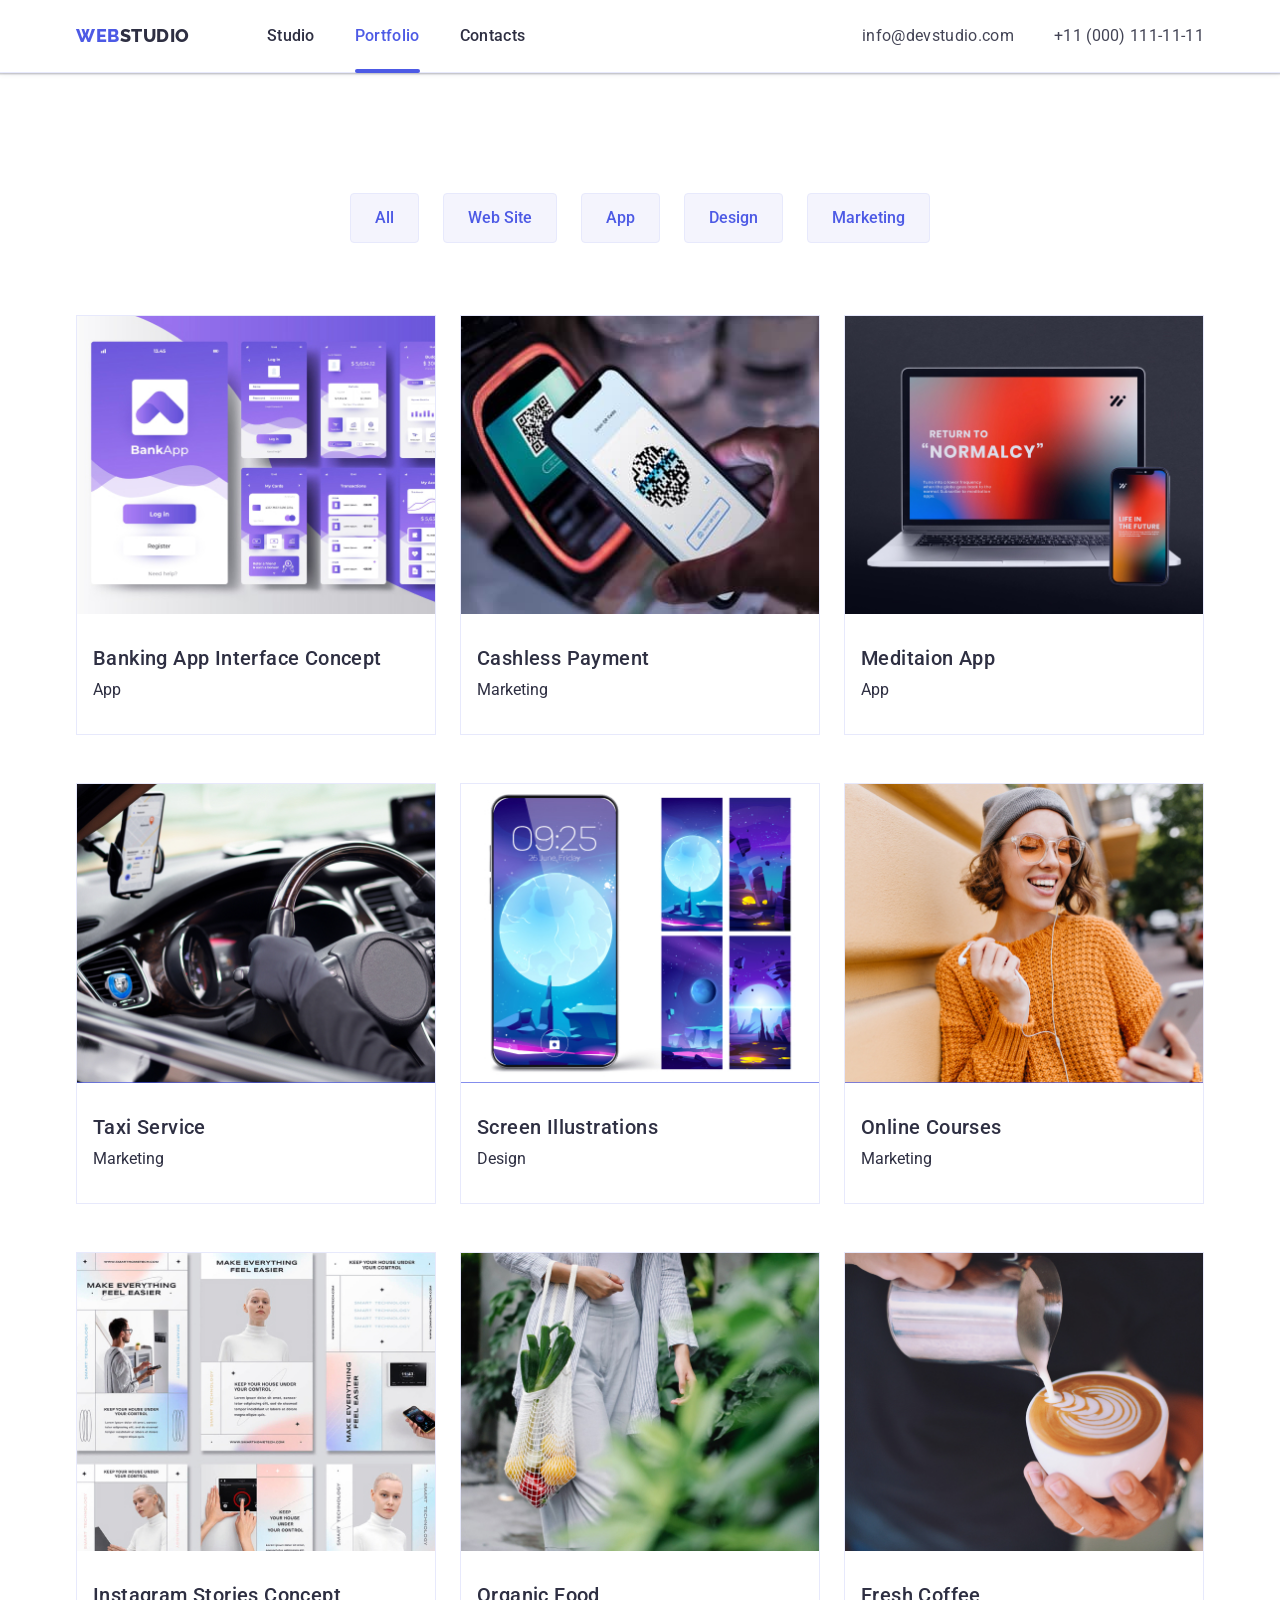
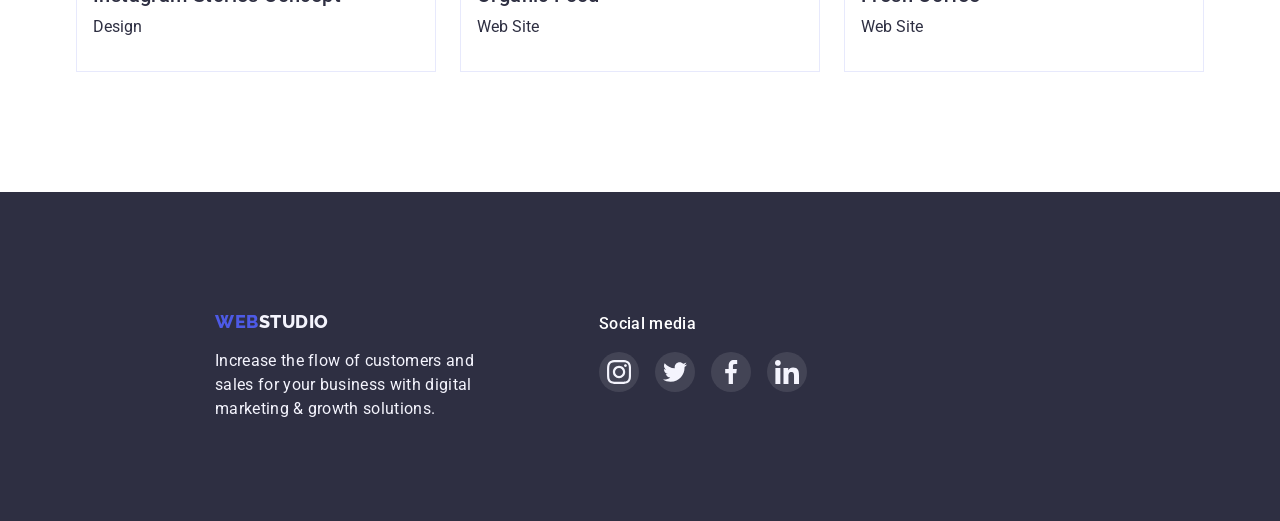
==== portfolio.html @ 6840f366 "start" ====
<!DOCTYPE html>
<html lang="en">
<head>
    <meta charset="UTF-8">
    <meta http-equiv="X-UA-Compatible" content="IE=edge">
    <meta name="viewport" content="width=device-width, initial-scale=1.0">
    <title>Portfolio</title>
    <link href="https://fonts.googleapis.com/css2?family=Roboto:wght@400;500;700;900&display=swap" rel="stylesheet">
    <link href="https://fonts.googleapis.com/css2?family=Raleway:wght@800&display=swap" rel="stylesheet">
    <link rel="stylesheet" href="https://cdnjs.cloudflare.com/ajax/libs/modern-normalize/1.1.0/modern-normalize.min.css"
        integrity="sha512-wpPYUAdjBVSE4KJnH1VR1HeZfpl1ub8YT/NKx4PuQ5NmX2tKuGu6U/JRp5y+Y8XG2tV+wKQpNHVUX03MfMFn9Q=="
        crossorigin="anonymous" referrerpolicy="no-referrer" />
    <link rel="stylesheet" href="./css/styles.css">
</head>
<body>
    <header class="page-heder">  
        <div class="container heder-nav">      
            <nav class="main-nav">
                <a href="./index.html" class="logo">
                    <span>Web</span>Studio
                </a>
                    <ul class="site-nav">
                        <li class="navigation navigation-li">
                            <a href="index.html" class="link">Studio</a>
                        </li>
                        <li class="navigation navigation-li current">
                            <a href="./portfolio.html" class="link current">Portfolio</a>
                        </li>
                        <li class="navigation navigation-li">
                            <a href="/" class="link">Contacts</a>
                        </li>
                    </ul>
            </nav>       
                <ul class="contacts">
                    <li class="nav-contacts">
                        <a href="mailto:info@devstudio.com" class="mail">info@devstudio.com</a>
                    </li>
                    <li class="nav-contacts">
                        <a href="tel:+11(000)111-11-11" class="phone">+11 (000) 111-11-11</a>
                    </li>
                </ul> 
        </div>
    </header>
    <main>
        <!-- кнопки -->
        <section class="section">
            <div class="container">
                <h1 class="portfolio-h1">Portfolio-page</h1>
                <ul class="button-list">
                        <li class="button">
                            <button type="button" class="button-btn">All</button>
                        </li>
                        <li class="button">
                            <button type="button" class="button-btn">Web Site</button>
                        </li>
                        <li class="button">
                            <button type="button" class="button-btn">App</button>
                        </li>
                        <li class="button">
                            <button type="button" class="button-btn">Design</button>
                        </li>
                        <li class="button">
                            <button type="button" class="button-btn">Marketing</button>
                        </li> 
                </ul>
                
        
                
                <ul class="foto-list ">   
                    
                        <li class="foto-img-list">
                            <a href="" class="portfolio-foto">
                                <div class="overlay">
                                    <p class="overlay-text">14 Stylish and User-Friendly App Design Concepts · Task Manager App · Calorie Tracker App · Exotic Fruit Ecommerce App · Cloud Storage App</p>
                                    <img src="./img/portfolio.img/bankingappinterfaceconcept.jpg" alt="banking app interface concept">                        
                                </div>
                                <div class="app-marketing-design">
                                    <h2 class="section-portfolio">Banking App Interface Concept</h2>
                                    <p class="text-p">App</p>
                                </div>
                           </a> 
                        </li>
                               

                    
                        <li class="foto-img-list">
                            <a href="" class="portfolio-foto">
                                <div class="overlay">
                                    <p class="overlay-text">14 Stylish and User-Friendly App Design Concepts · Task Manager App · Calorie Tracker App · Exotic Fruit Ecommerce App · Cloud Storage App</p>
                                    <img src="./img/portfolio.img/phone2.jpg" alt="cashless payment">
                                </div>    
                                <div class="app-marketing-design">
                                    <h2 class="section-portfolio">Cashless Payment</h2>
                                    <p class="text-p">Marketing</p>
                                </div>
                           </a>
                        </li>
                    

                    
                        <li class="foto-img-list">
                            <a href="" class="portfolio-foto">
                                <div class="overlay"> 
                                    <p class="overlay-text">14 Stylish and User-Friendly App Design Concepts · Task Manager App · Calorie Tracker App · Exotic Fruit Ecommerce App · Cloud Storage App</p>                      
                                    <img src="./img/portfolio.img/meditaionapp.jpg" alt="meditaion app">
                                </div>    
                                <div class="app-marketing-design">
                                    <h2 class="section-portfolio">Meditaion App</h2>
                                    <p class="text-p">App</p>
                                </div>
                            </a>
                        </li>
                    

                    
                        <li class="foto-img-list">
                            <a href="" class="portfolio-foto">
                                <div class="overlay"> 
                                    <p class="overlay-text">14 Stylish and User-Friendly App Design Concepts · Task Manager App · Calorie Tracker App · Exotic Fruit Ecommerce App · Cloud Storage App</p>
                                    <img src="./img/portfolio.img/taxiservice.jpg" alt="taxi service">
                                </div>
                                <div class="app-marketing-design">
                                    <h2 class="section-portfolio">Taxi Service</h2>
                                    <p class="text-p">Marketing</p>
                                </div>
                            </a>
                        </li>
                    

                    
                        <li class="foto-img-list">
                            <a href="" class="portfolio-foto">
                                <div class="overlay">
                                    <p class="overlay-text">14 Stylish and User-Friendly App Design Concepts · Task Manager App · Calorie Tracker App · Exotic Fruit Ecommerce App · Cloud Storage App</p>
                                    <img src="./img/portfolio.img/screenillustrations.jpg" alt="screen illustrations">
                                </div>
                                <div class="app-marketing-design">
                                    <h2 class="section-portfolio">Screen Illustrations</h2>
                                    <p class="text-p">Design</p>
                                </div>
                            </a>
                        </li>
                    

                    
                        <li class="foto-img-list">
                            <a href="" class="portfolio-foto">
                                <div class="overlay">
                                    <p class="overlay-text">14 Stylish and User-Friendly App Design Concepts · Task Manager App · Calorie Tracker App · Exotic Fruit Ecommerce App · Cloud Storage App</p>
                                    <img src="./img/portfolio.img/onlinecourses.jpg" alt="online courses">
                                </div>
                                <div class="app-marketing-design">
                                    <h2 class="section-portfolio">Online Courses</h2>
                                    <p class="text-p">Marketing</p>
                                </div>
                            </a>
                        </li>
                    

                    
                        <li class="foto-img-list">
                            <a href="" class="portfolio-foto">
                                <div class="overlay">
                                    <p class="overlay-text">14 Stylish and User-Friendly App Design Concepts · Task Manager App · Calorie Tracker App · Exotic Fruit Ecommerce App · Cloud Storage App</p>
                                    <img src="./img/portfolio.img/instagramstoriesconcept.jpg" alt="instagram stories concept">
                                </div>
                                <div class="app-marketing-design">
                                    <h2 class="section-portfolio">Instagram Stories Concept</h2>
                                    <p class="text-p">Design</p>
                                </div>
                            </a>
                        </li>
                    

                    
                        <li class="foto-img-list">
                            <a href="" class="portfolio-foto">
                                <div class="overlay">
                                    <p class="overlay-text">14 Stylish and User-Friendly App Design Concepts · Task Manager App · Calorie Tracker App · Exotic Fruit Ecommerce App · Cloud Storage App</p>
                                    <img src="./img/portfolio.img/organicfood.jpg" alt="organic food">
                                </div>
                                <div class="app-marketing-design">
                                    <h2 class="section-portfolio">Organic Food</h2>
                                    <p class="text-p">Web Site</p>
                                </div>
                            </a>
                        </li>
                    

                    
                        <li class="foto-img-list">
                            <a href="" class="portfolio-foto">
                                <div class="overlay">
                                    <p class="overlay-text">14 Stylish and User-Friendly App Design Concepts · Task Manager App · Calorie Tracker App · Exotic Fruit Ecommerce App · Cloud Storage App</p>
                                    <img src="./img/portfolio.img/freshcoffee.jpg" alt="fresh coffee">
                                </div>
                                <div class="app-marketing-design">
                                    <h2 class="section-portfolio">Fresh Coffee</h2>
                                    <p class="text-p">Web Site</p>
                                </div>
                            </a>
                       </li>
                    

                </ul>
            </div>
            
            
        </section>

    </main>

    <footer class="section-footer">
        <div class="container footer-container">         
           <div class="footer-text">
                <a href="index.html"  class="logo-footer">
                    <span>Web</span>Studio
                </a>
                    <p class="footer-p">Increase the flow of customers and sales for your business with digital marketing & growth solutions.</p>
            </div>
            <div class="footer-div">
                <h3 class="footer-item">Social media</h3>
                <ul class="footer-ul">
                    <li class="footer-list">  
                        <a class="icon-footer" href="">
                            <svg class="svg-footer" width="24" height="24">
                                <use href="./img/symbol-defs.svg#icon-instagram-2"></use>
                            </svg>
                        </a>
                    </li>    
                    <li class="footer-list">    
                        <a class="icon-footer" href="">
                            <svg class="svg-footer" width="24" height="24">
                                <use href="./img/symbol-defs.svg#icon-twitter-1"></use>
                            </svg>
                        </a>
                    </li>
                    <li class="footer-list">    
                       <a class="icon-footer" href="">
                            <svg class="svg-footer" width="24" height="24">
                                <use href="./img/symbol-defs.svg#icon-facebook-1"></use>
                            </svg>
                        </a>
                    </li>
                    <li class="footer-list">   
                        <a class="icon-footer" href="">
                            <svg class="svg-footer" width="24" height="24">
                                <use href="./img/symbol-defs.svg#icon-linkedin-1"></use>
                            </svg>
                        </a>
                    </li>
                </ul>
            </div>
        </div>    
    </footer>   
</body>
</html>
---- css/styles.css ----
:root{
    --primary-text-color: #434455;
    --title-text-color: #2E2F42;
    --button-color: #4D5AE5;
    --white-color:#FFFFFF;
    --button-portfolio:#F4F4FD;
    /* основной цвет #434455*/
    /* вторичній на заголовках #2E2F42 */
    /* цвет кнопки #4D5AE5*/
}



body {
    background-color: ffffff;
    color: var(--primary-text-color);
    font-family: 'Roboto';
    font-weight: 400;
    font-size: 16px;
    
}

h1,h2,h3,h4,h5,h6,ul,p {
    margin: 0;
    padding: 0;
}

.section {
    padding: 120px 0;
}

/* logo */

.logo {
    color: var(--title-text-color);
    font-family: 'Raleway',sans-serif;
    font-weight: 800;
    font-size: 18px;
    line-height: 1.6;
    letter-spacing: 0.03em;
    text-transform: uppercase;
    text-decoration: none;
    
}

span {
    color: var(--button-color);
    font-family: 'Raleway',sans-serif;
    font-weight: 800;
    font-size: 18px;
    line-height: 1.16;
    letter-spacing: 0.03em;
    text-transform: uppercase;
}

ul {
    list-style: none;
}
/* навигация сайта в hed */


.page-heder {
    border-bottom: 1px solid #E7E9FC;
    box-shadow: 0px 2px 1px rgba(46, 47, 66, 0.08), 0px 1px 1px rgba(46, 47, 66, 0.16), 0px 1px 6px rgba(46, 47, 66, 0.08);
}

.heder-nav  {
    display: flex;
    width: 1158px;
    margin: 0 auto;
    padding-right: 12px;
    padding-left: 12px;
    align-items: center;
   
    
}
.main-nav {
    display: flex;
    align-items: center;
    max-width: 100%;
}


.site-nav {
    display: flex;
    margin-top: 0;
    margin-bottom: 0;
    padding-left: 0;
    margin-left: 77px;
}

.site-nav .navigation:not(:last-child){
    margin-right: 40px;
}

.site-nav .link {
    display: block;
    padding-top: 24px;
    padding-bottom: 24px ;
    color: var(--title-text-color); 
    font-weight: 500;
    font-size: 16px;
    line-height: 1.5;
    letter-spacing: 0.02em;
    transition: color 250ms cubic-bezier(0.4, 0, 0.2, 1); 
}

.navigation {
    position: relative;
}

.link.current{
    color: var(--button-color);
}

.navigation-li::before {
    position: absolute; 
    width: 100%;
    height: 4px;
    border-radius: 2px;
    content: '';
    background-color: var(--button-color);
    bottom: -1px;
    opacity: 0;
    transition: opacity 250ms cubic-bezier(0.4, 0, 0.2, 1);
}

.navigation-li:hover::before {
    opacity: 1;
}

.navigation-li.current::before{
    background-color: var(--button-color);
    opacity: 1;
}

.site-nav a {
    text-decoration: none;
}

.site-nav .link:hover,
.site-nav .link:focus {
    color: var(--button-color);  
}


/* contacts */
.nav-contacts:first-child{
    margin-right: 40px;
}
      
.contacts{
    display: flex;
    padding-left: 0;
    margin-top: 0;
    margin-bottom: 0;
    margin-left: auto;
    
}

.contacts .mail {
    color: var(--primary-text-color);
    font-family: 'Roboto';
    font-weight: 400;
    font-size: 16px;
    line-height: 1.5;
    letter-spacing: 0.02em;
    text-decoration: none;
    transition: color 250ms cubic-bezier(0.4, 0, 0.2, 1);
}

.contacts .mail:hover,
.contacts .mail:focus{
    color: var(--button-color);
}

.contacts .phone { 
    color: var(--primary-text-color);
    font-family: 'Roboto';
    font-weight: 400;
    font-size: 16px;
    line-height: 1.5em;
    letter-spacing: 0.02em;
    text-decoration: none;
    transition: color 250ms cubic-bezier(0.4, 0, 0.2, 1);
}

.contacts .phone:hover,
.contacts .phone:focus{
    color: var(--button-color);
}

/* hero */
.hero-title {
    max-width: 1440px;
    margin: 0 auto;
    padding: 188px 0; 
    text-align: center;
    background-color:#2E2F42; 
    color: var(--white-color);
    background-image: linear-gradient(rgba(46, 47, 66, 0.7),rgba(46, 47, 66, 0.7)), url(../img/people-office\ 1.jpg);
    background-size: cover;
    background-repeat: no-repeat;
    background-position: center;
}

.container {
    max-width: 1158px;
    margin: 0 auto;
    padding: 0 15px;
}

.first-title {
    max-width: 498px;
    margin: 0 auto;
    margin-bottom: 48px;
    font-weight: 700;
    font-size: 56px;
    line-height: 1.2;
    letter-spacing: 0.02em;
}

.button-hero {
    background-color: var(--button-color);
    box-shadow: 0px 4px 4px rgba(0, 0, 0, 0.15);
    color: var(--white-color);
    width: 170px;
    height: 51px;
    font-weight: 500;
    font-size: 16px;
    line-height: 1.5;
    letter-spacing: 0.04em;
    cursor: pointer;
    border-radius: 4px;
    border: none;
    transition: background-color 250ms cubic-bezier(0.4, 0, 0.2, 1);
   
}
.button-hero:hover {
    background-color: #404BBF;
   
}

/* modal */
.backdrop {
    position: fixed;
    top: 0;
    left: 0;
    width: 100%;
    height: 100%;
    background-color: rgba(0, 0, 0, 0.2);
    transition: opacity 250ms cubic-bezier(0.4, 0, 0.2, 1), visibility 250ms cubic-bezier(0.4, 0, 0.2, 1);
    
}

.backdrop.is-hidden {
   opacity: 0;
   visibility: hidden;
   pointer-events: none;
   
}

.modal {
    position: absolute;
    top: 50%;
    left: 50%;
    transform: translate(-50%, -50%);
    width: 408px;
    height: 576px;
    background-color: #FCFCFC;
    
}

.modal-close-btn{
    position: absolute;
    top: 24px;
    right: 24px;
    display: flex;
    justify-content: center;
    align-items: center;
    width: 24px;
    height: 24px;
    border-radius: 50%;
    background: #E7E9FC;
    border: 1px solid rgba(0, 0, 0, 0.1);
    padding: 0;
    cursor: pointer;
    transition: background-color 250ms cubic-bezier(0.4, 0, 0.2, 1),
    fill 250ms cubic-bezier(0.4, 0, 0.2, 1);
}

.modal-close-btn:hover,
.modal-close-btn:focus{
    background-color: #404BBF;
    
}

.modal-close-btn:hover .modal-close-icon,
.modal-close-btn:focus .modal-close-icon{
    fill: #F4F4FD;
}


/* первая секция после героя */
.section-content {
    padding-top: 120px;
    padding-bottom: 0; 
}

.container-content{
    justify-content: center;
    width: 1158px;
    padding: 0 15px;
    margin: 0 auto;
    
}

.section-title {
    
    font-size: 20px;
    line-height: 1.2em;
    letter-spacing: 0.02em;
    margin-bottom: 8px;
    margin-top: 0;
    
}

.text-p {
    color: var(--title-text-color);
    font-weight: 400;
    font-family: 'Roboto';
    font-style: normal;
    font-size: 16px;
    line-height: 1.5;
}

.content {
    display: flex;
    text-align: start;
    padding-left: 0;
    
}


.content-list:not(:last-child){
    margin-right: 24px;
}

.content-list {
    flex-basis: calc((100% - 3 * 24px) / 3);
}

.content-div {
    background-color: #F4F4FD;
    border-radius: 4px;
    width: 100%;
    height: 112px;
    display: flex;
    align-items: center;
    justify-content: center;
    gap: 24px;
    margin-bottom: 8px;
   
}

/* what are we doing */
.our-works {
    padding-top: 120px;
}

.container-works {
    widows: 1128px;
    text-align: center;
}

.works {
    display: flex;
    justify-content: center;
    margin-top: 0;
    margin-bottom: 0;
    padding-left: 0;
}

.team-work {
    color: var(--title-text-color);
    font-size: 36px;
    line-height: 1.11;
    letter-spacing: 0.02em;
    text-transform: capitalize;
    margin-bottom: 72px;
}

img{
    display: block;
    max-width: 100%;
    height: auto;
}

.work-img:not(:last-child) {
    margin-right: 24px;
}



/* our team */
.our-team {
    /* margin-top: 120px; */
    padding-bottom: 120px;
    background-color: var(--button-portfolio);
}

.container-command {
    text-align: center;
}

.section-team {
    margin-bottom: 72px; 
    color: var(--title-text-color);
    font-size: 36px;
    line-height: 1.11;
    letter-spacing: 0.02em;
    text-transform: capitalize;
}

.team-foto{
    display: flex;
    justify-content: center;
    margin-bottom: 0;
    padding-left: 0;
    width: 100%;
    height: auto;
}

.names-team:not(:last-child) {
    margin-right: 24px;
}
.names-team {
    background: #FFFFFF;
    /* box-shadow: 0px 1px 6px rgba(46, 47, 66, 0.08), 0px 1px 1px rgba(46, 47, 66, 0.16), 0px 2px 1px rgba(46, 47, 66, 0.08);
    border-radius: 0px 0px 4px 4px; */
}

.names-team:hover {
    box-shadow: 0px 1px 6px rgba(46, 47, 66, 0.08), 0px 1px 1px rgba(46, 47, 66, 0.16), 0px 2px 1px rgba(46, 47, 66, 0.08);
    border-radius: 0px 0px 4px 4px;
}

.section-names {
    color: var(--title-text-color);
    font-size: 20px;
    line-height: 1.2em;
    margin-top: 0;
    margin-bottom: 8px;
}

.foto-names {
    /* padding: 32px 64px; */
    padding-bottom: 32px;
    padding-top: 32px;
}

.icon-list {
    display: flex;
    justify-content: space-between;
    margin-top: 8px;
}

.icon-item {
    width: 40px;
    height: 40px;
}

.icon {
    width: 100%;
    height: 100%;
    display: flex;
    align-items: center;
    justify-content: center;
    background-color: var(--button-color);
    border-radius: 50%;
    fill: #F4F4FD;
    transition: background-color 250ms cubic-bezier(0.4, 0, 0.2, 1);
}

.icon:hover,
.icon:focus {
    background-color: #404BBF;
}

   
/* Customers  */

.customers-item {
    font-family: sans-serif;
    color: var(--title-text-color);
    font-size: 36px;
    line-height: 1.1em;
    font-weight: 700;
    text-align: center;
    margin-bottom: 72px;
}

.customers-ul {
    display: flex;
    justify-content: center;
    margin: 0 auto;
}

.customers-list {
    display: flex;
    align-items: center;
    justify-content: center;
}


.customers-svg-a {
    display: flex;
    align-items: center;
    justify-content: center;
    border: 1px solid #8E8F99;
    border-radius: 4px;
    width: 168px;
    height: 88px; 
    fill: #8E8F99;
    transition: fill 250ms cubic-bezier(0.4, 0, 0.2, 1),
     border-color 250ms cubic-bezier(0.4, 0, 0.2, 1);
}

.customers-svg-a:hover,
.customers-svg-a:focus {
    border-color: #404BBF;
    fill: #404BBF;
}

.customers-list:not(:last-child) {
    margin-right: 24px;
}


/* Footer */

.footer-container{
    display: flex;
    margin-left: 200px;
}

.section-footer{
    display: flex;
    background-color: var(--title-text-color);
    padding-top: 120px;
    padding-bottom: 100px;
      
}

.footer-text {
    display: block;
    width: 264px;
    color: #E7E9FC;
    margin-right: 120px;
   
}

.logo-footer{
    display: block;
    margin-bottom: 16px;
    color: #F4F4FD;
    font-family: 'Raleway', sans-serif;
    font-style: normal;
    font-weight: 800;
    font-size: 18px;
    line-height: 1.16;
    letter-spacing: 0.03em;
    text-transform: uppercase;
    text-decoration: none;
}

.footer-p {
    font-size: 16px;
    letter-spacing: 0.02em;
    color: #F4F4FD;
    line-height: 1.5;
}

.footer-item {
    font-weight: 500;
    font-size: 16px;
    line-height: 1.5;
    color: #FFFFFF;
    letter-spacing: 0.02em;
    margin-bottom: 16px;
}

.footer-ul {
    display: flex;
    /* padding-top: 16px; */
}

.footer-list {
    width: 40px;
    height: 40px;
}

.footer-list:not(:last-child){
    margin-right: 16px;
}

/* .footer-list:hover {
    background-color: #31D0AA;
} */

.icon-footer:hover,
.icon-footer:focus {
    background-color: #31D0AA;
}

.icon-footer {
    width: 100%;
    height: 100%;
    display: flex;
    align-items: center;
    justify-content: center;
    gap: 24px;
    background-color: rgba(255, 255, 255, 0.1);
    border-radius: 50%;
    fill: #F4F4FD;
    transition: background-color 250ms cubic-bezier(0.4, 0, 0.2, 1);
}


      /*  Portfolio page */
.portfolio-h1{
    display: none;
}

.button-list {
    display: flex;
    justify-content: center;
    align-items: center;
}

.button:not(:last-child){
    margin-right: 24px;
} 

.button-btn{
    background-color: var(--button-portfolio);
    color: var(--button-color);
    font-weight: 500;
    font-size: 16px;
    line-height: 1.5;
    cursor: pointer;
    padding: 12px 24px;
    border: 1px solid #E7E9FC;
    border-radius: 4px;
    transition: background-color 250ms cubic-bezier(0.4, 0, 0.2, 1),
     color 250ms cubic-bezier(0.4, 0, 0.2, 1), border-color 250ms cubic-bezier(0.4, 0, 0.2, 1),
     box-shadow 250ms cubic-bezier(0.4, 0, 0.2, 1);
 }

.button-btn:hover,
.button-btn:focus{
    background-color: var(--button-color);
    color: var(--white-color);
    border-color: var(--button-color);
    box-shadow: 0px 4px 4px rgba(0, 0, 0, 0.15);
    
    
}

/* секция фото */


.foto-list {
    display: flex;
    column-gap: 24px;
    flex-wrap:wrap;
    row-gap: 48px;
    padding-left: 0px;
    margin-top: 72px;
}

.foto-img-list {
    flex-basis: calc((100% - 2 * 24px) / 3 );
    border: 1px solid #E7E9FC;
}

.portfolio-foto {
    display: inline-block;
    text-decoration: none;
    transition: box-shadow 250ms cubic-bezier(0.4, 0, 0.2, 1);
    
    
}
.portfolio-foto:hover,
.portfolio-foto:focus {
    box-shadow: 0px 1px 6px rgba(46, 47, 66, 0.08), 0px 1px 1px rgba(46, 47, 66, 0.16), 0px 2px 1px rgba(46, 47, 66, 0.08);
    
}



.overlay {
    position: relative;
    overflow: hidden;
}

.overlay::after {
    position: absolute;
    content: '';
    width: 100%;
    height: 100%;
    background-color: #4D5AE5;;
    top: 0;
    left: 0;
    display: block;
    transform: translateY(100%);
    transition: transform 250ms cubic-bezier(0.4, 0, 0.2, 1);
}

.portfolio-foto:hover .overlay::after {
    transform: translateY(0);
}

.overlay-text {
    position: absolute;
    z-index: 2;
    width: 296px;
    height: 96px;
    left: 32px;
    top: 40px;
    font-family: 'Roboto';
    font-style: normal;
    font-weight: 400;
    font-size: 16px;
    line-height: 1.5;
    letter-spacing: 0.02em;
    color: #F4F4FD;
    opacity: 0;
    transition: opacity 250ms cubic-bezier(0.4, 0, 0.2, 1);
}
.portfolio-foto:hover .overlay-text{
    opacity: 1;
}


.foto-img-list:nth-child(3n) { 
    margin-right: 0;
}

.foto-img-list:nth-child(n+7) {
    margin-bottom: 0;
}

.app-marketing-design {
    padding-top: 32px;
    padding-bottom: 32px;
    padding-left: 16px;
}

.section-portfolio {
    color: var(--title-text-color);
    font-weight: 500;
    font-size: 20px;
    line-height: 1.2;
    letter-spacing: 0.02em;
    margin-bottom: 8px;
    
    
}
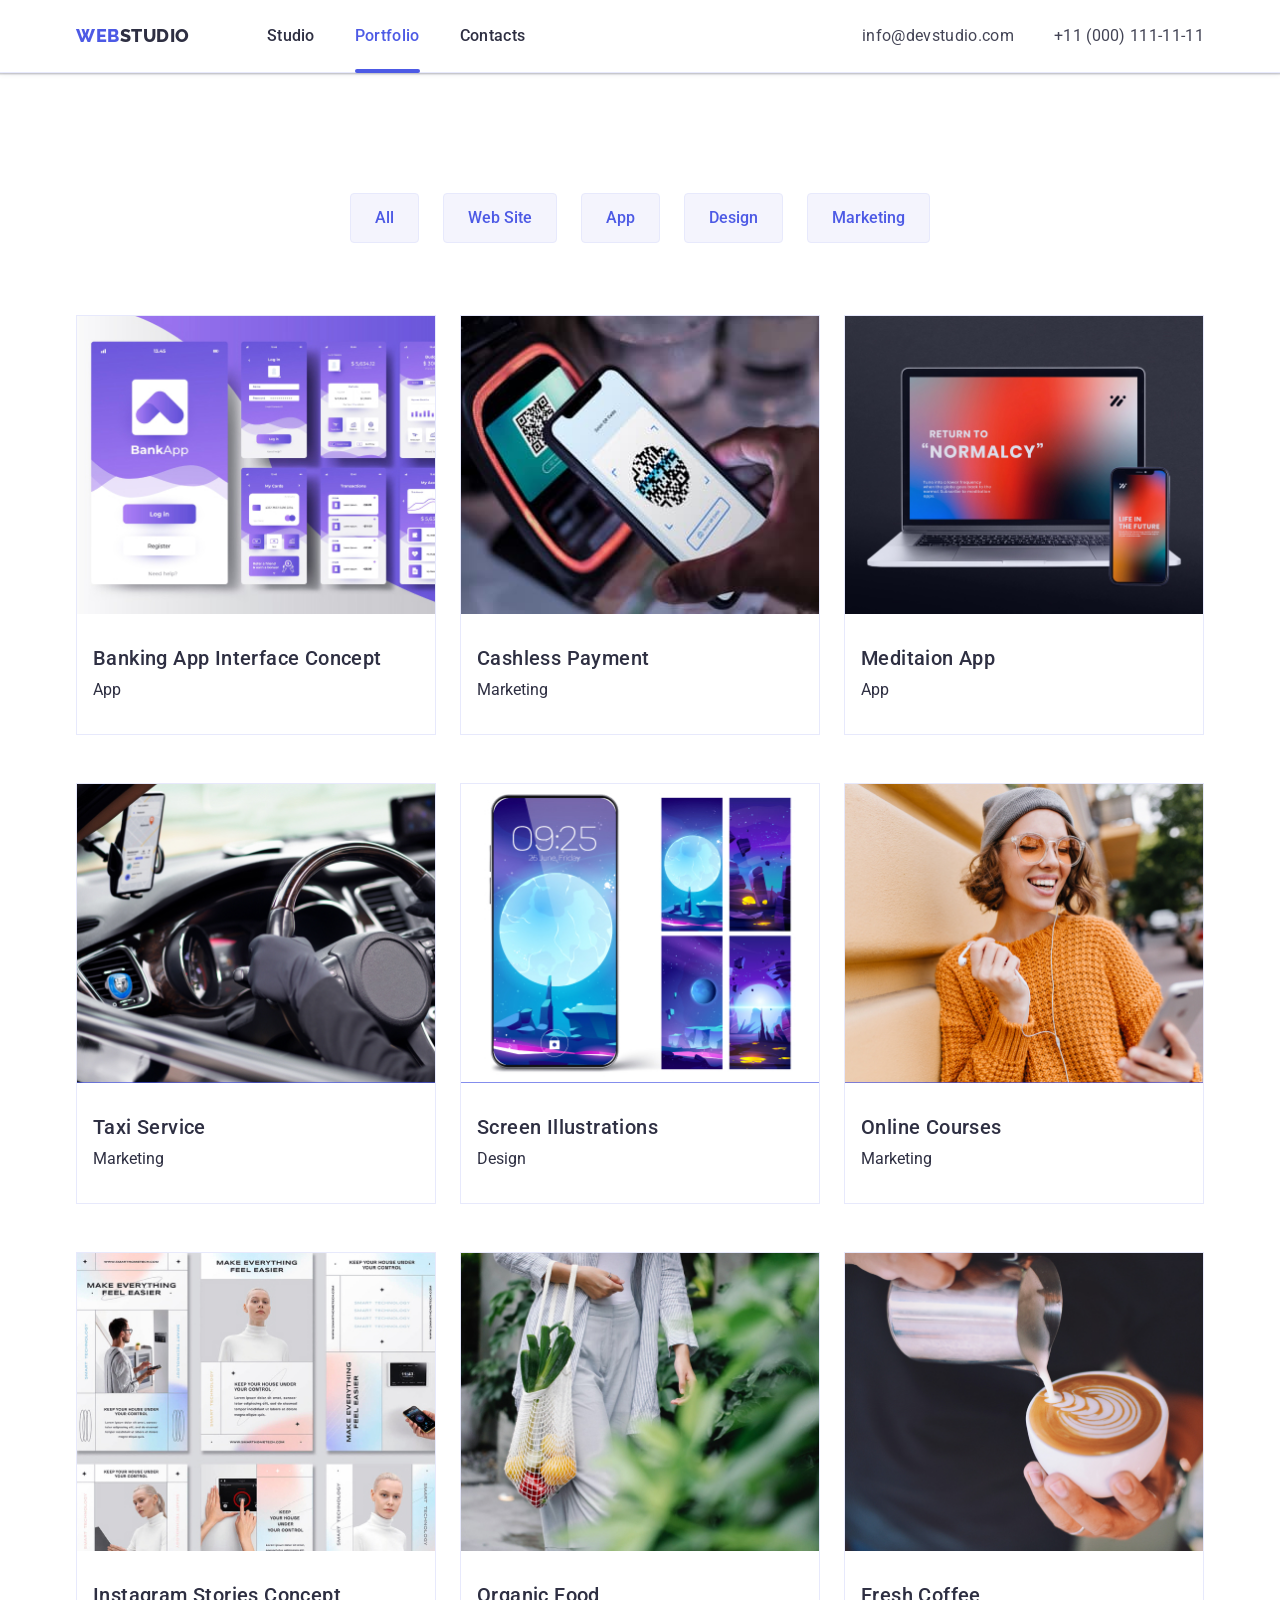
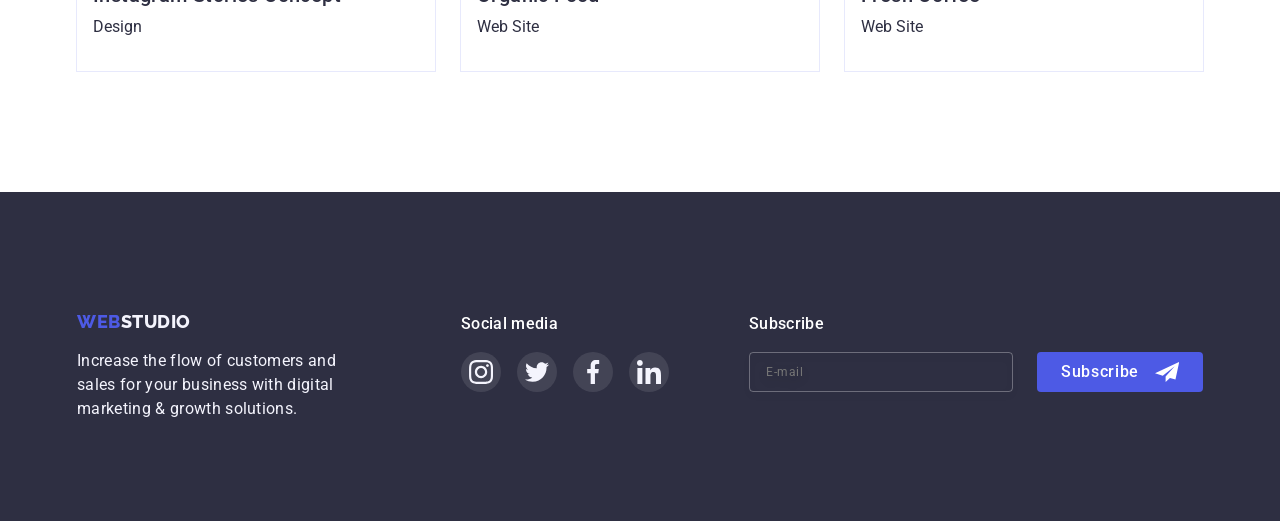
==== commit 0380e055: "все" ====
--- a/portfolio.html
+++ b/portfolio.html
@@ -249,9 +249,35 @@
                             </svg>
                         </a>
                     </li>
+                </div>    
+                    <ul class="footer-ul-second">
+                        <li class="footer-li-three">
+                            <div class="form-div-one">
+                              <form class="form-footer">
+                                <h3 class="subscribe-title">Subscribe</h3>
+                                <div class="form-div-two">
+                                  <label class="label-sub">
+                                    <input
+                                      type="email"
+                                      name="email"
+                                      autocomplete="on"
+                                      placeholder="E-mail"
+                                    />
+                                  </label>
+                                  <button class="button-footer" type="submit">
+                                    <p class="button-subscribe">Subscribe</p>
+                                    <svg class="button-icon" width="24" height="24">
+                                      <use href="./img/symbol-defs.svg#icon-icon-send"></use>
+                                    </svg>
+                                  </button>
+                                </div>
+                              </form>
+                            </div>
+                          </li>
+                    </ul>
                 </ul>
-            </div>
+            
         </div>    
-    </footer>   
+    </footer> 
 </body>
 </html>
--- a/css/styles.css
+++ b/css/styles.css
@@ -268,8 +268,182 @@
     width: 408px;
     height: 576px;
     background-color: #FCFCFC;
-    
-}
+    padding: 72px 24px 24px 24px;
+}
+
+.title-modal {
+    font-weight: 500;
+    font-size: 16px;
+    line-height: 1.5;
+    text-align: center;
+    letter-spacing: 0.02em;
+    color: #2E2F42;
+}
+
+.modal-form {
+    display: flex;
+    flex-direction: column;
+}
+.modal-input {
+    width: 100%;
+    height: 40px;
+    border-radius: 4px;
+    padding-left: 38px;
+}
+
+.form-p {
+    font-family: 'Roboto';
+    font-style: normal;
+    font-weight: 400;
+    font-size: 12px;
+    line-height: 1.166;
+    color: rgba(142, 143, 153, 1);
+    margin-top: 8px;
+    margin-bottom: 4px;
+}
+
+.icon-div {
+    position: relative;
+}
+
+.user-name {
+    line-height: 1.33;
+    letter-spacing: 0.04em;
+}
+
+
+.modal-label input {
+    font-family: 'Roboto';
+    color: #434455;
+    font-size: 12px;
+    line-height: 1.33;
+    letter-spacing: 0.04em;
+    width: 100%;
+    height: 40px;
+    padding: 0 16px 0 38px;
+    border: 1px solid rgba(33, 33, 33, 0.2);
+    border-radius: 4px;
+    transition: border-color 250ms cubic-bezier(0.4, 0, 0.2, 1);
+}
+
+.icon-div:focus-within {
+    fill: #4D5AE5;
+}
+
+.modal-label input:focus {
+    border-color: #4D5AE5 ;
+    outline: 0;
+}
+
+.svg-icon {
+    display: block;
+    position: absolute;
+    top: 50%;
+    left: 19px;
+    transform: translate(0, -50%);
+    transition: fill 250ms cubic-bezier(0.4, 0, 0.2, 1);
+    width: 18px;
+    height: 24px;
+}
+
+.text-comment {
+    resize: none;
+    font-family: 'Roboto';
+    font-style: normal;
+    font-weight: 400;
+    font-size: 12px;
+    line-height: 1.33;
+    letter-spacing: 0.04em;
+    color: #434455;
+    width: 100%;
+    height: 120px;
+    padding: 8px 16px;
+    border: 1px solid rgba(33, 33, 33, 0.2);
+    border-radius: 4px;
+    transition: border-color 250ms cubic-bezier(0.4, 0, 0.2, 1);
+}
+.text-comment:focus-within {
+    outline: 0;
+    border-color: #E7E9FC;
+}
+
+.text-comment::placeholder {
+    font-family: 'Roboto';
+    font-style: normal;
+    font-weight: 400;
+    font-size: 12px;
+    line-height: 1.3;
+    letter-spacing: 0.04em;
+    color: rgba(117, 117, 117, 0.5);
+}
+
+.label-checkbox {
+    display: flex;
+    align-items: center;
+    margin: 16px 0 24px 0;
+    cursor: pointer;
+}
+
+.checkbox-paragraph {
+    line-height: 1.33;
+    letter-spacing: 0.04em;
+    margin: 0 0 0 8px;
+}
+
+.checkbox {
+    appearance: none;
+    width: 16px;
+    height: 16px;
+    border: 1.25px solid #434455;
+    border-radius: 2px;
+    cursor: pointer;
+    transition: border-color 250ms cubic-bezier(0.4, 0, 0.2, 1);
+}
+
+.checkbox:focus {
+    outline: 0;
+    border-color: #4D5AE5;
+}
+
+.checkbox:checked {
+    background-image: url(../img/checkbox.svg);
+    border: none;
+    width: 16px;
+    height: 16px;
+}
+
+.privacy-link {
+    color: #4D5AE5;
+    transition: border 250ms cubic-bezier(0.4, 0, 0.2, 1);
+}
+
+.privacy-link:focus {
+    outline: 0;
+    border: 1px solid #4D5AE5;
+    border-radius: 2px;
+}
+.button-send {
+    display: block;
+    color: #FFFFFF;
+    cursor: pointer;
+    width: 169px;
+    height: 56px;
+    justify-content: center;
+    background-color: #4D5AE5;
+    border-radius: 4px;
+    align-items: flex-start;
+    padding: 16px 32px;
+    margin: auto;
+    border: none;
+    transition-property: background-color;
+    transition-duration: 250ms;
+    transition-timing-function: cubic-bezier(0.4, 0, 0.2, 1);
+}
+
+.button-send:hover {
+    background-color: #404BBF;
+}
+
 
 .modal-close-btn{
     position: absolute;
@@ -541,7 +715,10 @@
 
 .footer-container{
     display: flex;
-    margin-left: 200px;
+    /* margin-left: 200px; */
+    max-width: 1158px;
+    padding: 0 15px;
+    margin: 0 aut
 }
 
 .section-footer{
@@ -604,9 +781,6 @@
     margin-right: 16px;
 }
 
-/* .footer-list:hover {
-    background-color: #31D0AA;
-} */
 
 .icon-footer:hover,
 .icon-footer:focus {
@@ -624,6 +798,91 @@
     border-radius: 50%;
     fill: #F4F4FD;
     transition: background-color 250ms cubic-bezier(0.4, 0, 0.2, 1);
+}
+
+.footer-ul-second {
+    margin: 0 auto;
+}
+
+.form-div-one {
+    margin-left: 80px;
+}
+
+.subscribe-title {
+    font-weight: 500;
+    font-size: 16px;
+    line-height: 1.5;
+    letter-spacing: 0.02em;
+    margin-bottom: 16px;
+    color: #FFFFFF;
+}
+
+.form-div-two {
+    display: flex;
+}
+
+.form-footer input {
+    font-family: "Roboto";
+    font-size: 12px;
+    line-height: 1.33;
+    letter-spacing: 0.04em;
+    color: #FFFFFF;
+    border: 1px solid rgba(255, 255, 255, 0.3);
+    filter: drop-shadow(0px 4px 4px rgba(0, 0, 0, 0.15));
+    border-radius: 4px;
+    padding: 0 16px 0 16px;
+    height: 40px;
+    width: 264px;
+    background-color: transparent;
+    outline: 0;
+    transition: border-color 250ms cubic-bezier(0.4, 0, 0.2, 1);
+}
+
+.label-sub input:focus {
+    border-color: #FFFFFF;
+}
+.form-footer::placeholder {
+    font-family: "Roboto";
+    font-style: normal;
+    font-weight: 400;
+    font-size: 12px;
+    line-height: 1.33;
+    letter-spacing: 0.04em;
+    color: rgba(117, 117, 117, 0.5);
+}
+
+.button-footer {
+    display: flex;
+    padding: 8px 24px;
+    border-radius: 4px;
+    border: 0;
+    cursor: pointer;
+    margin-left: 24px;
+    background: #4D5AE5;
+    transition: background-color 250ms cubic-bezier(0.4, 0, 0.2, 1);
+}
+
+.button-footer:focus,
+.button-footer:hover {
+    background-color: #404BBF;
+}
+
+.button-subscribe {
+    font-family: "Roboto";
+    font-style: normal;
+    font-weight: 500;
+    font-size: 16px;
+    line-height: 1.5;
+    letter-spacing: 0.04em;
+    color: #FFFFFF;
+    margin-right: 16px;
+    padding: 0;
+    border: none;
+}
+
+.button-icon {
+    display: inline-flex;
+    align-items: center;
 }
 
 
